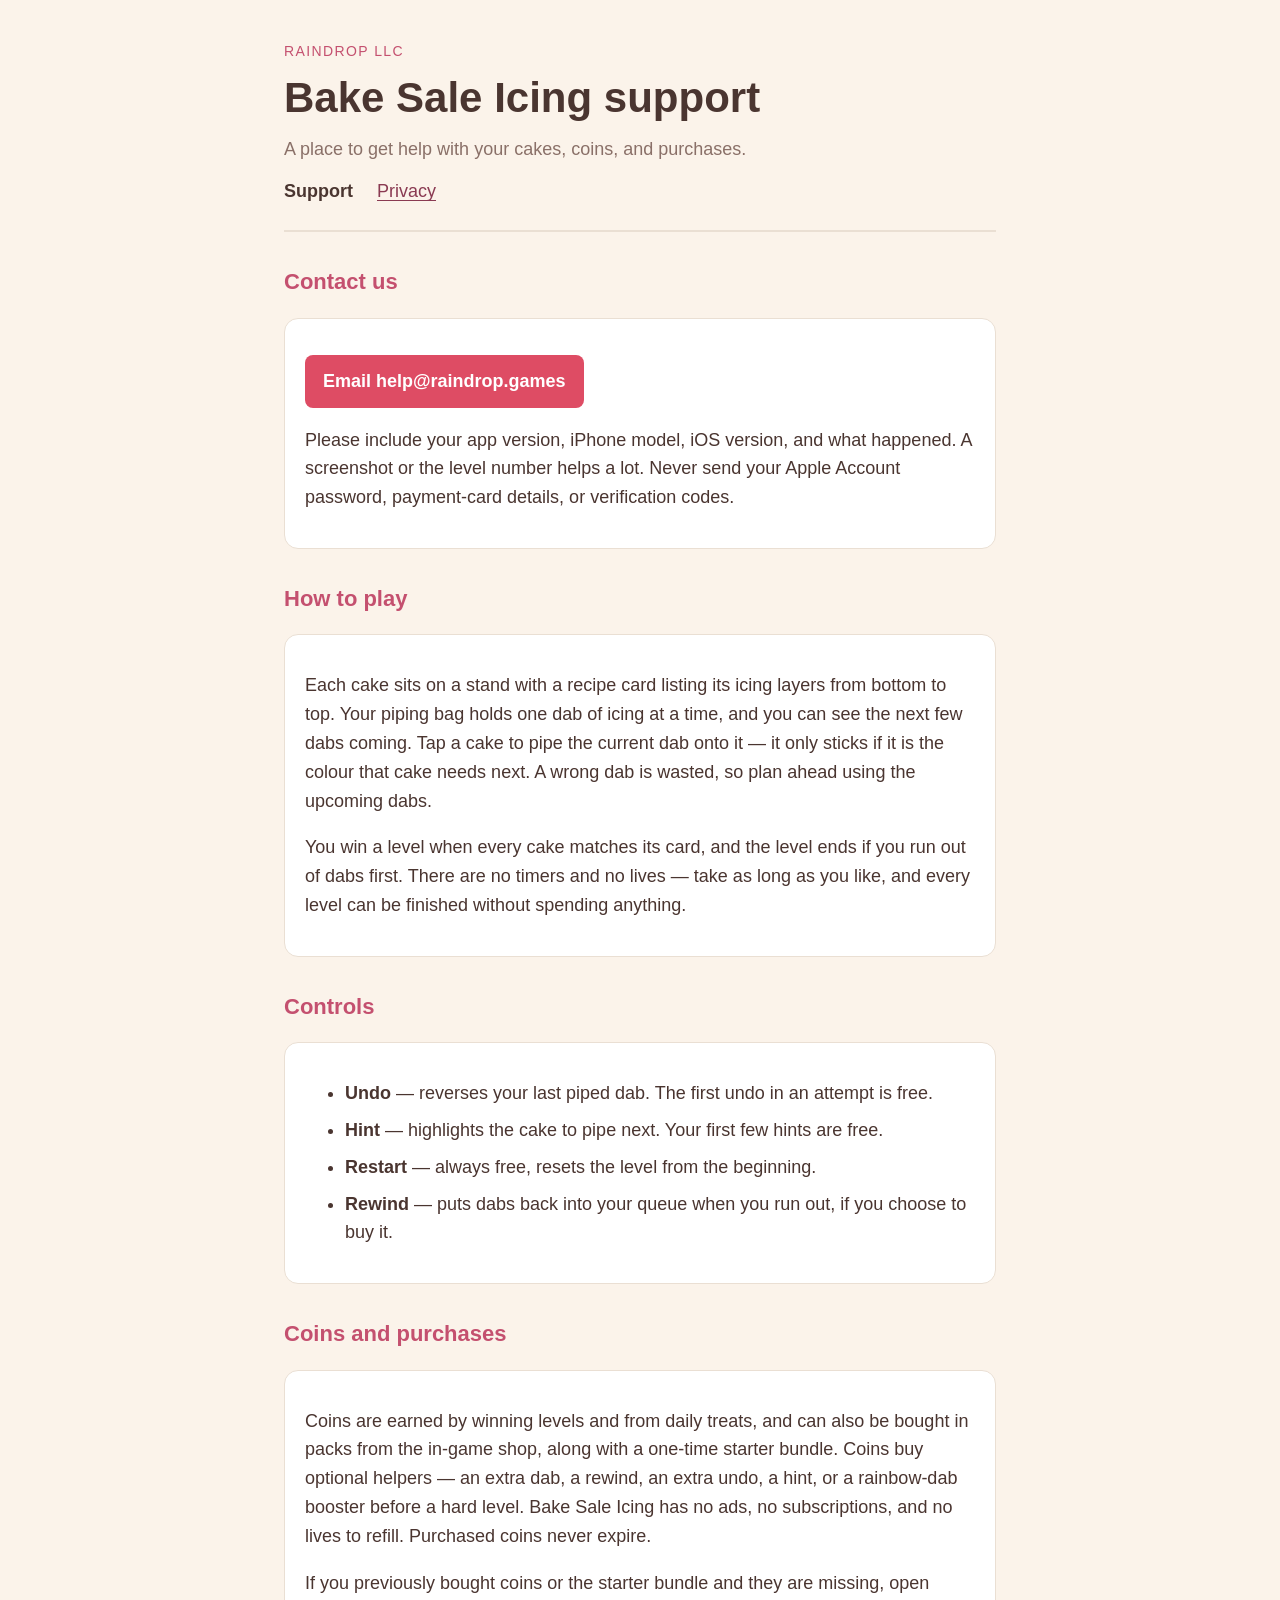
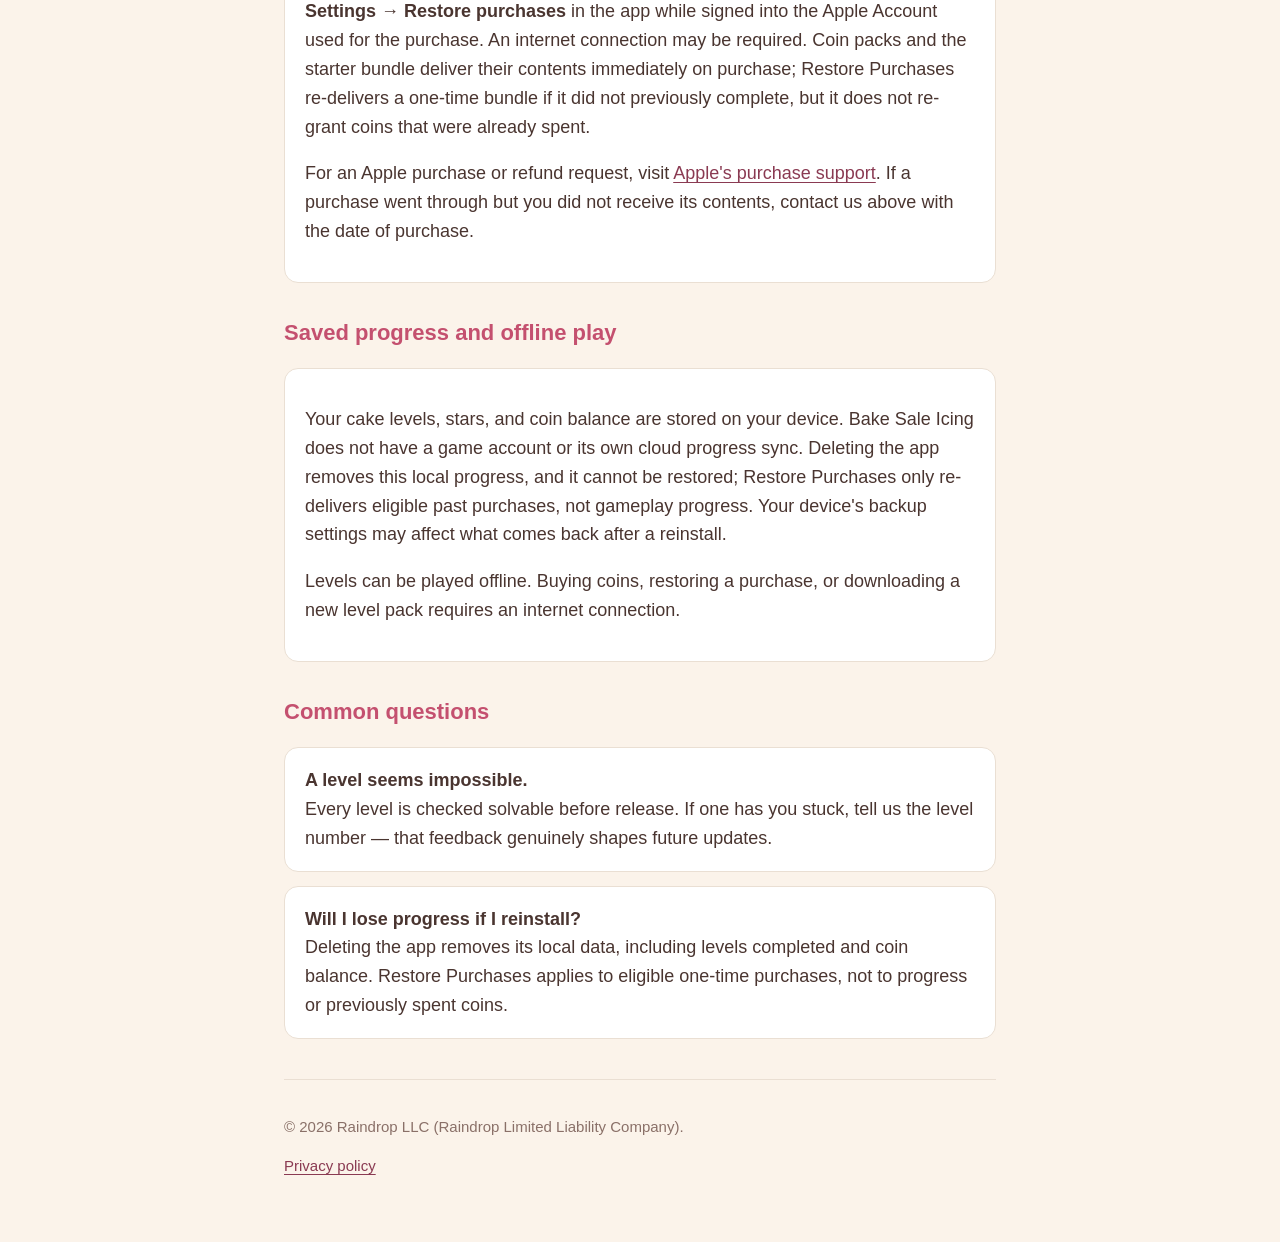
==== index.html @ d37294ec "Bake Sale Icing support, privacy and content pack v1 Co-Authored-By: Claude Opus 5.5 (1M context) <n" ====
<!doctype html><html lang="en"><head><meta charset="utf-8"><meta name="viewport" content="width=device-width,initial-scale=1">
<meta name="description" content="Help and support for Bake Sale Icing by Raindrop LLC.">
<title>Bake Sale Icing — Support</title><link rel="stylesheet" href="style.css"></head><body><main>

<header>
<div class="brand">Raindrop LLC</div>
<h1>Bake Sale Icing support</h1>
<p class="sub">A place to get help with your cakes, coins, and purchases.</p>
<nav aria-label="Site"><a href="index.html" aria-current="page">Support</a><a href="privacy.html">Privacy</a></nav>
</header>

<h2>Contact us</h2>
<div class="card">
<p><a class="contact" href="mailto:help@raindrop.games?subject=Bake%20Sale%20Icing%20support">Email help@raindrop.games</a></p>
<p>Please include your app version, iPhone model, iOS version, and what happened. A screenshot or
the level number helps a lot. Never send your Apple Account password, payment-card details, or
verification codes.</p>
</div>

<h2>How to play</h2>
<div class="card">
<p>Each cake sits on a stand with a recipe card listing its icing layers from bottom to top. Your
piping bag holds one dab of icing at a time, and you can see the next few dabs coming. Tap a cake
to pipe the current dab onto it — it only sticks if it is the colour that cake needs next. A wrong
dab is wasted, so plan ahead using the upcoming dabs.</p>
<p>You win a level when every cake matches its card, and the level ends if you run out of dabs
first. There are no timers and no lives — take as long as you like, and every level can be
finished without spending anything.</p>
</div>

<h2>Controls</h2>
<div class="card">
<ul>
<li><strong>Undo</strong> — reverses your last piped dab. The first undo in an attempt is free.</li>
<li><strong>Hint</strong> — highlights the cake to pipe next. Your first few hints are free.</li>
<li><strong>Restart</strong> — always free, resets the level from the beginning.</li>
<li><strong>Rewind</strong> — puts dabs back into your queue when you run out, if you choose to buy it.</li>
</ul>
</div>

<h2>Coins and purchases</h2>
<div class="card">
<p>Coins are earned by winning levels and from daily treats, and can also be bought in packs from
the in-game shop, along with a one-time starter bundle. Coins buy optional helpers — an extra
dab, a rewind, an extra undo, a hint, or a rainbow-dab booster before a hard level. Bake Sale Icing
has no ads, no subscriptions, and no lives to refill. Purchased coins never expire.</p>
<p>If you previously bought coins or the starter bundle and they are missing, open
<strong>Settings → Restore purchases</strong> in the app while signed into the Apple Account used
for the purchase. An internet connection may be required. Coin packs and the starter bundle
deliver their contents immediately on purchase; Restore Purchases re-delivers a one-time bundle
if it did not previously complete, but it does not re-grant coins that were already spent.</p>
<p>For an Apple purchase or refund request, visit
<a href="https://reportaproblem.apple.com/">Apple's purchase support</a>. If a purchase went
through but you did not receive its contents, contact us above with the date of purchase.</p>
</div>

<h2>Saved progress and offline play</h2>
<div class="card">
<p>Your cake levels, stars, and coin balance are stored on your device. Bake Sale Icing does not
have a game account or its own cloud progress sync. Deleting the app removes this local
progress, and it cannot be restored; Restore Purchases only re-delivers eligible past purchases,
not gameplay progress. Your device's backup settings may affect what comes back after a
reinstall.</p>
<p>Levels can be played offline. Buying coins, restoring a purchase, or downloading a new level
pack requires an internet connection.</p>
</div>

<h2>Common questions</h2>
<div class="card">
<strong>A level seems impossible.</strong><br>
Every level is checked solvable before release. If one has you stuck, tell us the level number —
that feedback genuinely shapes future updates.
</div>
<div class="card">
<strong>Will I lose progress if I reinstall?</strong><br>
Deleting the app removes its local data, including levels completed and coin balance. Restore
Purchases applies to eligible one-time purchases, not to progress or previously spent coins.
</div>

<footer><p>&copy; 2026 Raindrop LLC (Raindrop Limited Liability Company).</p><a href="privacy.html">Privacy policy</a></footer>
</main></body></html>
---- style.css ----
:root{color-scheme:light;--ink:#4A3530;--mut:#8A7068;--paper:#FBF3EA;--accent:#C4506F;--accent-btn:#DE4C64;--gold:#F2B632}
*{box-sizing:border-box}
body{margin:0;background:var(--paper);color:var(--ink);font:18px/1.6 -apple-system,BlinkMacSystemFont,"Segoe UI",Roboto,sans-serif}
main{max-width:760px;margin:auto;padding:40px 24px 64px}
header{border-bottom:2px solid #EADFD3;padding-bottom:24px;margin-bottom:32px}
.brand{font-size:14px;letter-spacing:.1em;text-transform:uppercase;color:var(--accent)}
h1{font-size:clamp(30px,7vw,42px);line-height:1.15;margin:12px 0}
h2{font-size:22px;margin-top:32px;color:var(--accent)}
a{color:#8a3a52;text-underline-offset:3px}
a:focus-visible{outline:3px solid var(--gold);outline-offset:4px}
.card{background:#fff;border:1.5px solid #EADFD3;border-radius:14px;padding:18px 20px;margin:14px 0}
.contact{display:inline-block;background:var(--accent-btn);color:white;padding:12px 18px;border-radius:8px;font-weight:650;text-decoration:none}
.contact:focus-visible,.contact:hover{background:#c43d55}
footer{border-top:1px solid #EADFD3;margin-top:40px;padding-top:20px;font-size:15px;color:var(--mut)}
li{margin:8px 0}
nav{display:flex;gap:24px;flex-wrap:wrap;margin-top:14px}
nav a[aria-current]{color:var(--ink);font-weight:650;text-decoration:none}
small{font-size:14px}
p.sub{color:var(--mut);margin:4px 0 0}
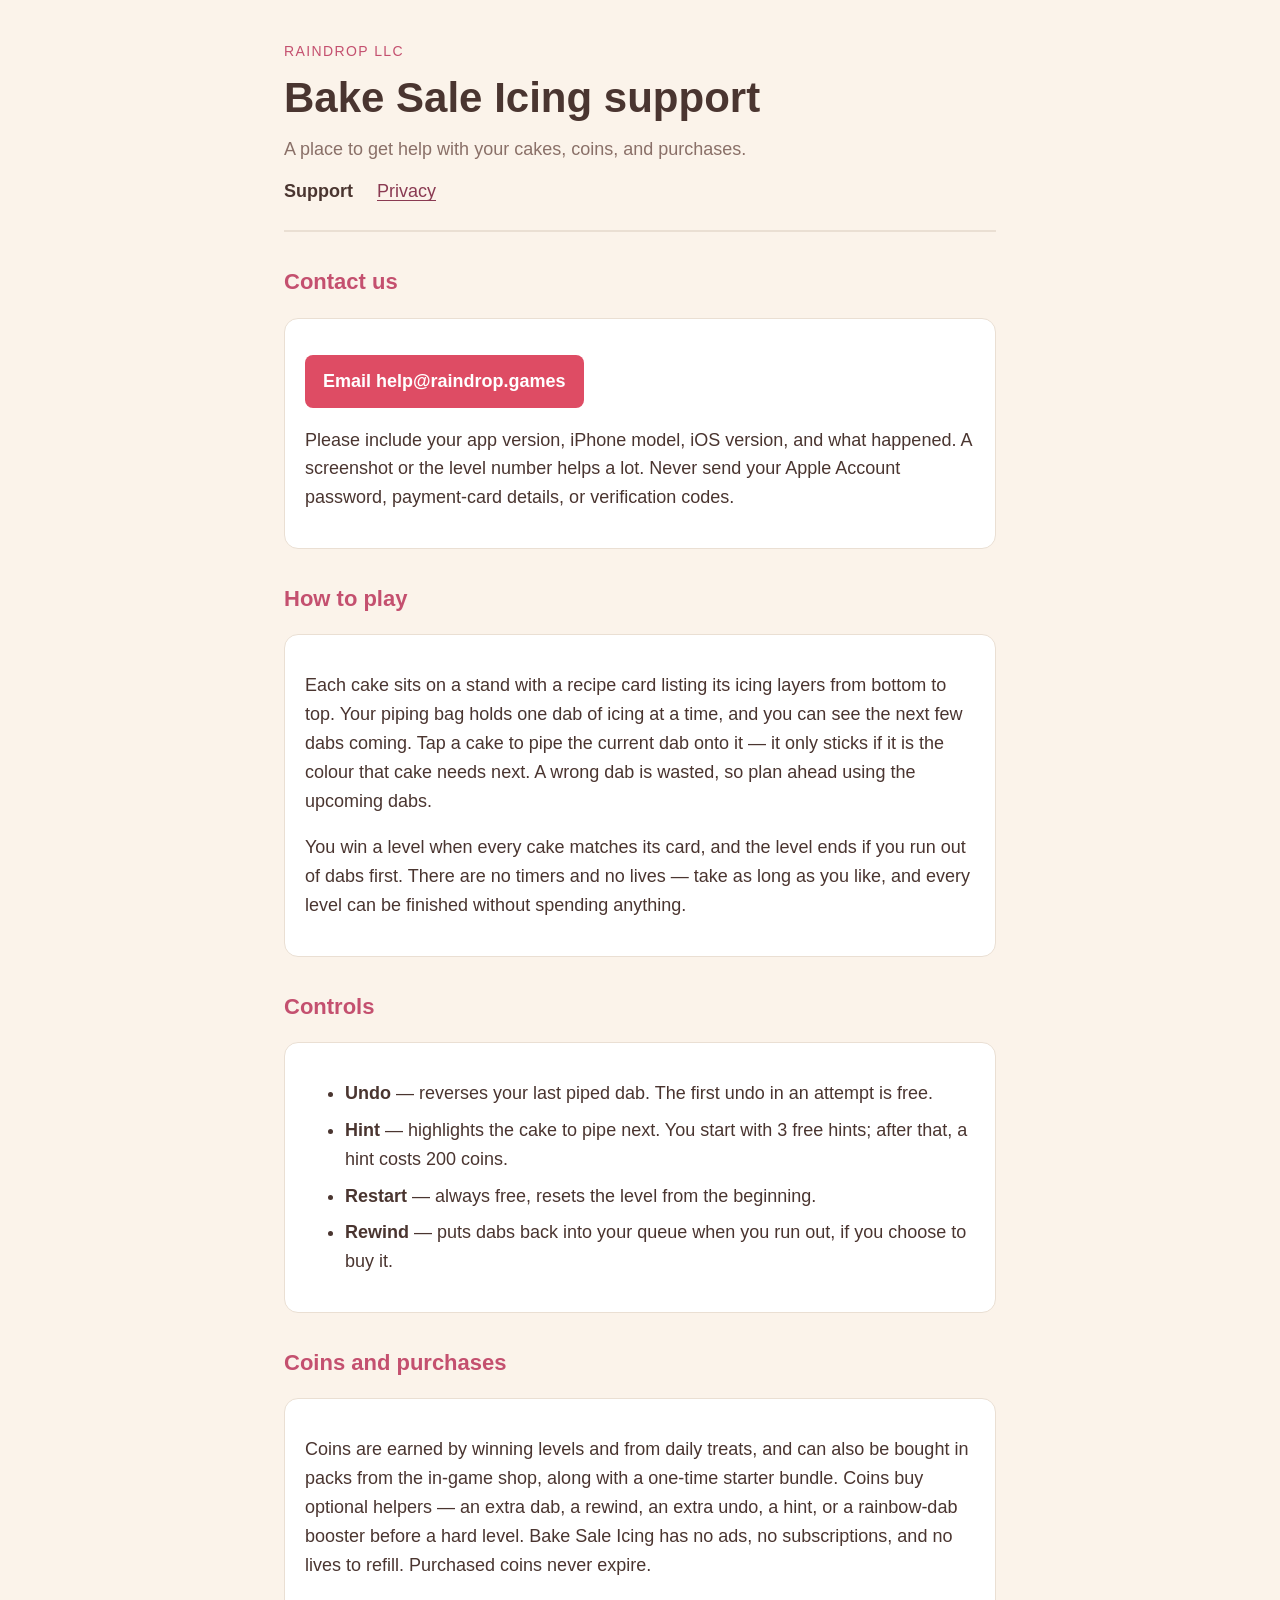
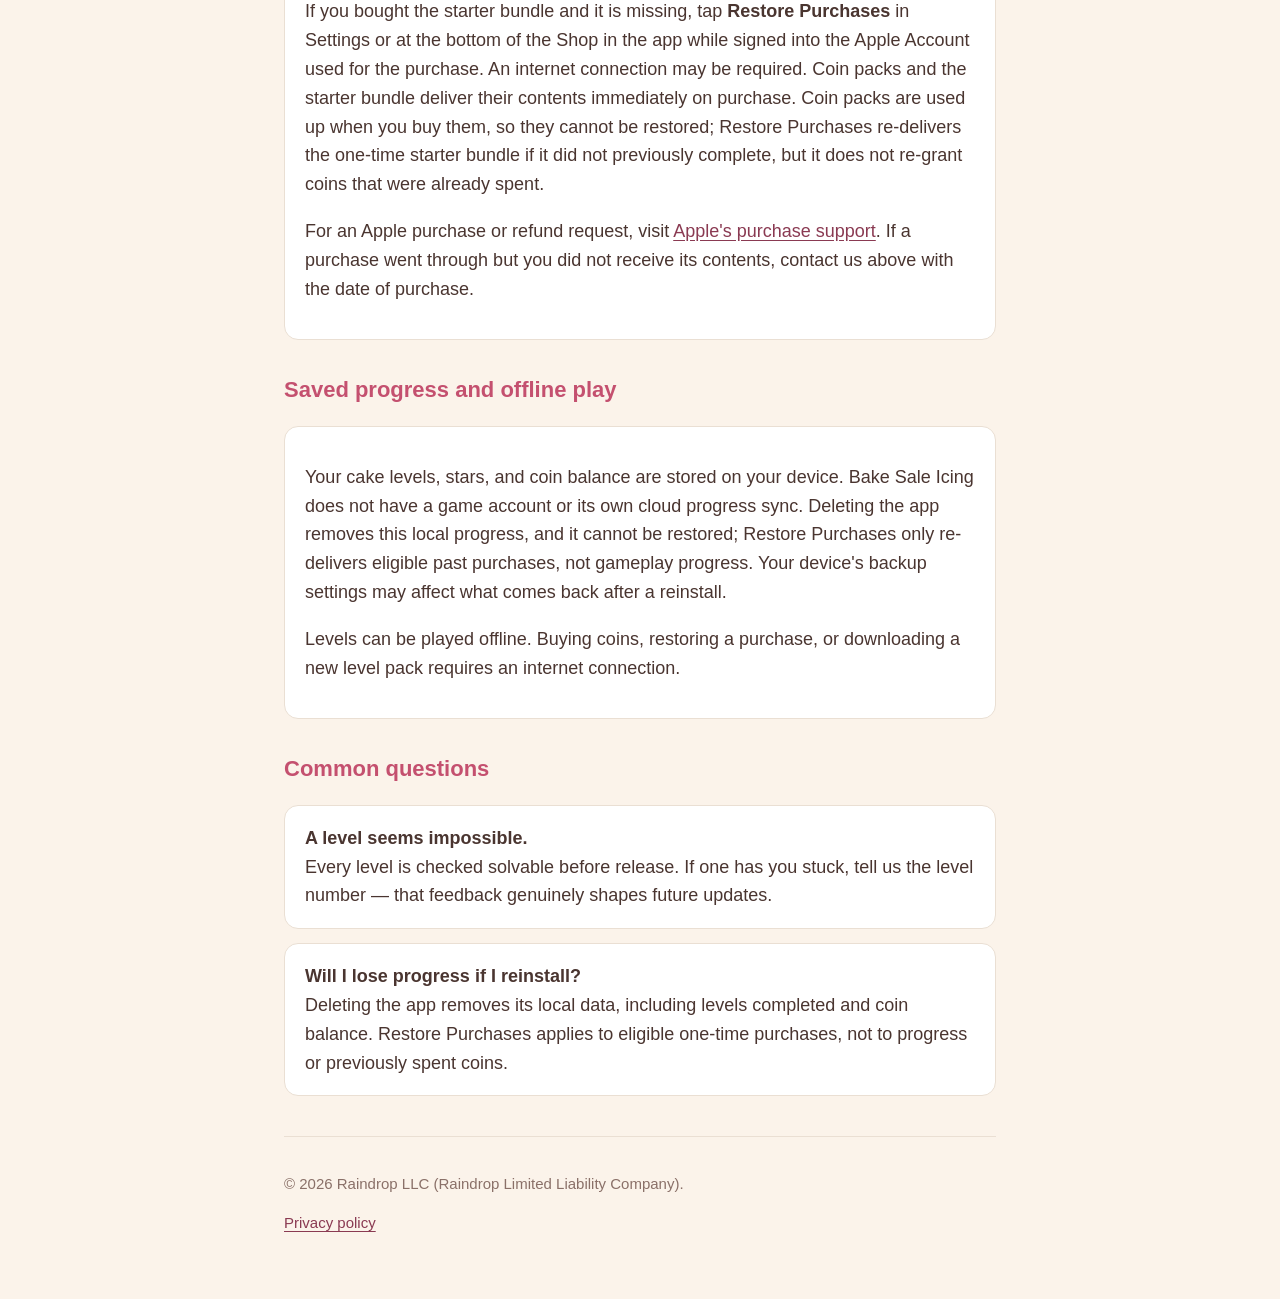
==== commit 61f5f489: "Support and privacy: Restore Purchases location, hint wording, sales reports and app update fetches " ====
--- a/index.html
+++ b/index.html
@@ -32,7 +32,7 @@
 <div class="card">
 <ul>
 <li><strong>Undo</strong> — reverses your last piped dab. The first undo in an attempt is free.</li>
-<li><strong>Hint</strong> — highlights the cake to pipe next. Your first few hints are free.</li>
+<li><strong>Hint</strong> — highlights the cake to pipe next. You start with 3 free hints; after that, a hint costs 200 coins.</li>
 <li><strong>Restart</strong> — always free, resets the level from the beginning.</li>
 <li><strong>Rewind</strong> — puts dabs back into your queue when you run out, if you choose to buy it.</li>
 </ul>
@@ -44,11 +44,12 @@
 the in-game shop, along with a one-time starter bundle. Coins buy optional helpers — an extra
 dab, a rewind, an extra undo, a hint, or a rainbow-dab booster before a hard level. Bake Sale Icing
 has no ads, no subscriptions, and no lives to refill. Purchased coins never expire.</p>
-<p>If you previously bought coins or the starter bundle and they are missing, open
-<strong>Settings → Restore purchases</strong> in the app while signed into the Apple Account used
+<p>If you bought the starter bundle and it is missing, tap <strong>Restore Purchases</strong> in
+Settings or at the bottom of the Shop in the app while signed into the Apple Account used
 for the purchase. An internet connection may be required. Coin packs and the starter bundle
-deliver their contents immediately on purchase; Restore Purchases re-delivers a one-time bundle
-if it did not previously complete, but it does not re-grant coins that were already spent.</p>
+deliver their contents immediately on purchase. Coin packs are used up when you buy them, so they
+cannot be restored; Restore Purchases re-delivers the one-time starter bundle if it did not
+previously complete, but it does not re-grant coins that were already spent.</p>
 <p>For an Apple purchase or refund request, visit
 <a href="https://reportaproblem.apple.com/">Apple's purchase support</a>. If a purchase went
 through but you did not receive its contents, contact us above with the date of purchase.</p>
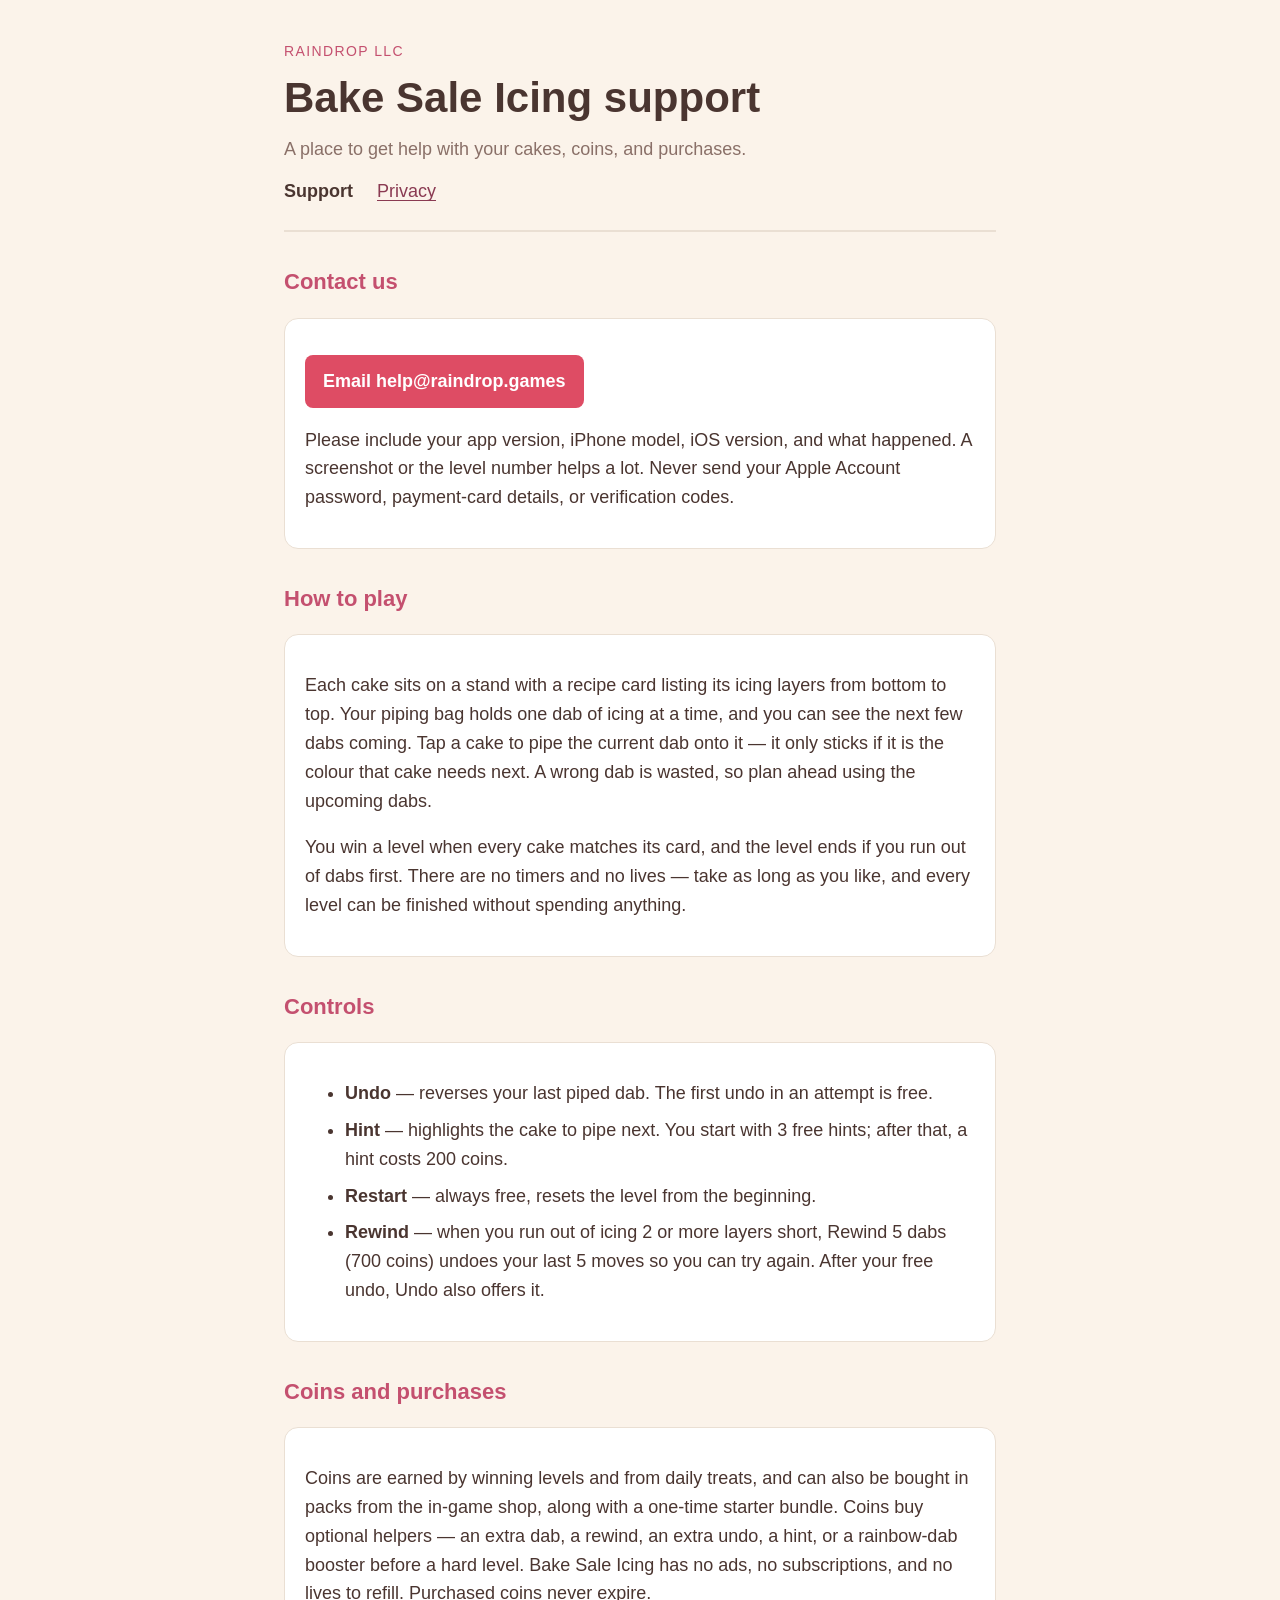
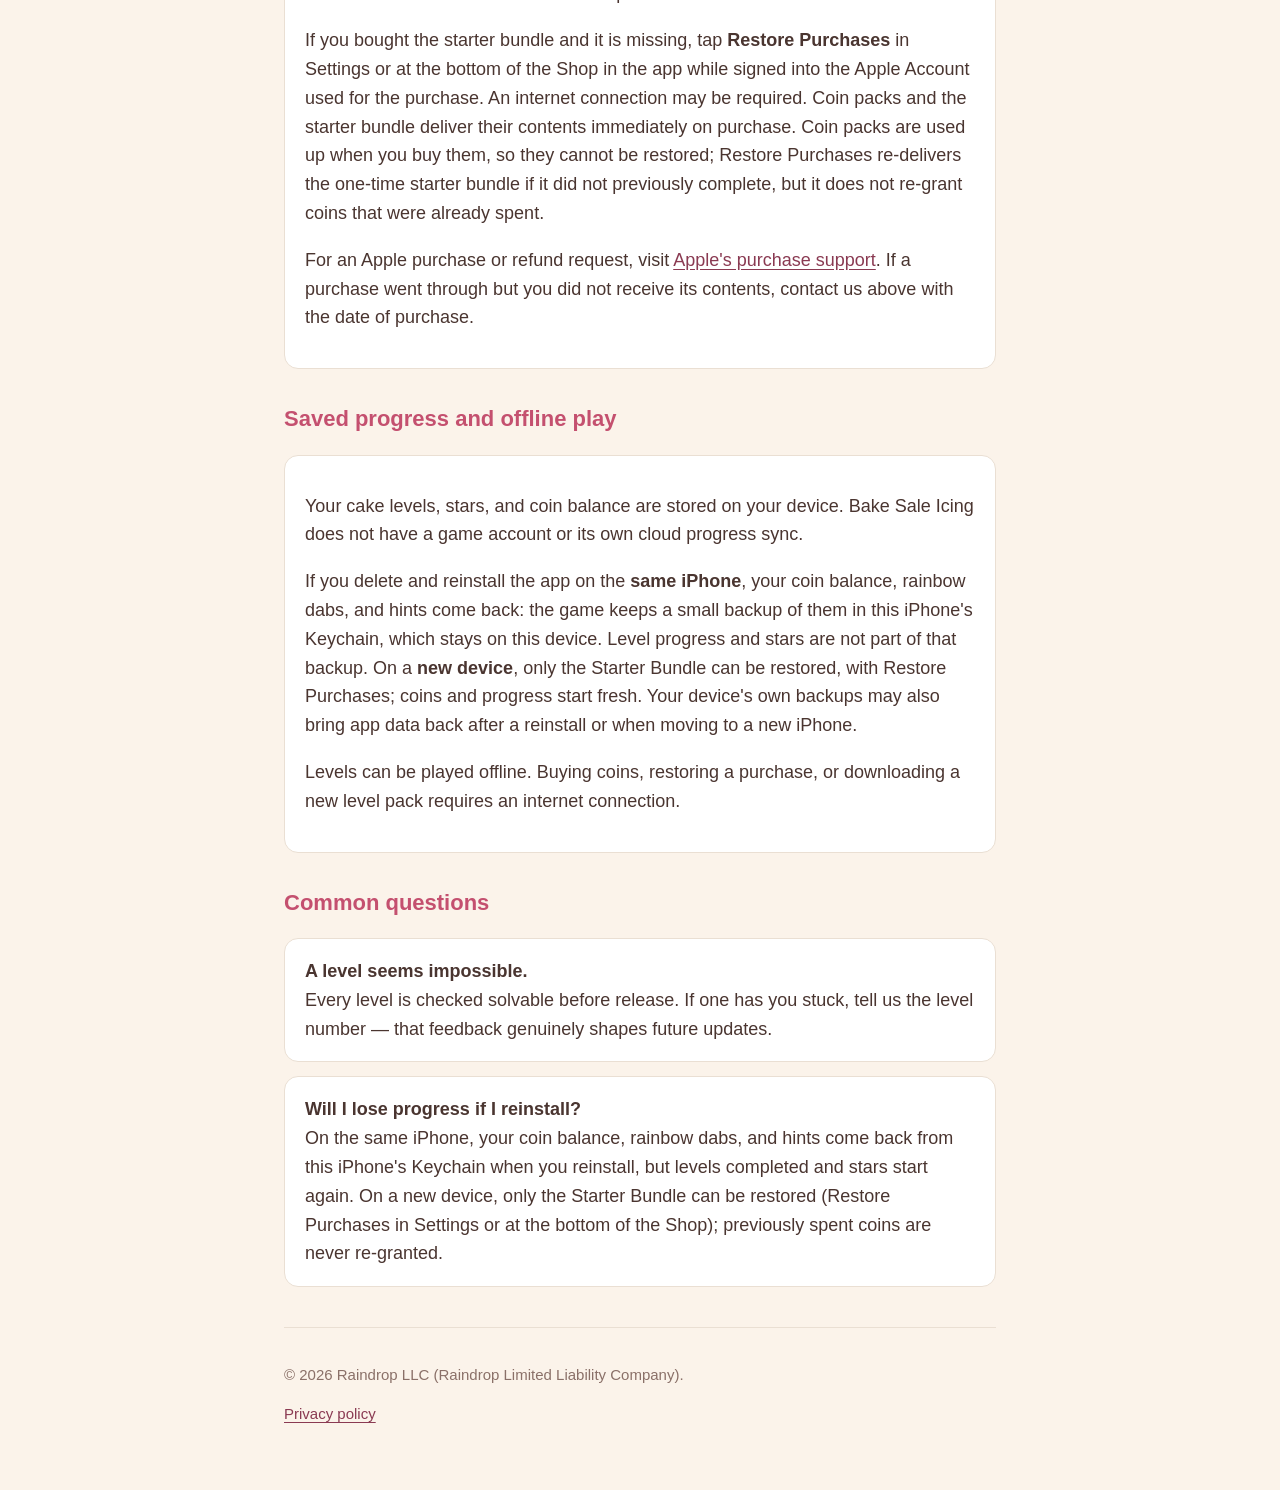
==== commit 54422583: "Support: same-device Keychain restore vs new device, Rewind wording; privacy: define we/us, Keychain" ====
--- a/index.html
+++ b/index.html
@@ -34,7 +34,7 @@
 <li><strong>Undo</strong> — reverses your last piped dab. The first undo in an attempt is free.</li>
 <li><strong>Hint</strong> — highlights the cake to pipe next. You start with 3 free hints; after that, a hint costs 200 coins.</li>
 <li><strong>Restart</strong> — always free, resets the level from the beginning.</li>
-<li><strong>Rewind</strong> — puts dabs back into your queue when you run out, if you choose to buy it.</li>
+<li><strong>Rewind</strong> — when you run out of icing 2 or more layers short, Rewind 5 dabs (700 coins) undoes your last 5 moves so you can try again. After your free undo, Undo also offers it.</li>
 </ul>
 </div>
 
@@ -58,10 +58,13 @@
 <h2>Saved progress and offline play</h2>
 <div class="card">
 <p>Your cake levels, stars, and coin balance are stored on your device. Bake Sale Icing does not
-have a game account or its own cloud progress sync. Deleting the app removes this local
-progress, and it cannot be restored; Restore Purchases only re-delivers eligible past purchases,
-not gameplay progress. Your device's backup settings may affect what comes back after a
-reinstall.</p>
+have a game account or its own cloud progress sync.</p>
+<p>If you delete and reinstall the app on the <strong>same iPhone</strong>, your coin balance,
+rainbow dabs, and hints come back: the game keeps a small backup of them in this iPhone's Keychain,
+which stays on this device. Level progress and stars are not part of that backup. On a
+<strong>new device</strong>, only the Starter Bundle can be restored, with Restore Purchases; coins
+and progress start fresh. Your
+device's own backups may also bring app data back after a reinstall or when moving to a new iPhone.</p>
 <p>Levels can be played offline. Buying coins, restoring a purchase, or downloading a new level
 pack requires an internet connection.</p>
 </div>
@@ -74,8 +77,9 @@
 </div>
 <div class="card">
 <strong>Will I lose progress if I reinstall?</strong><br>
-Deleting the app removes its local data, including levels completed and coin balance. Restore
-Purchases applies to eligible one-time purchases, not to progress or previously spent coins.
+On the same iPhone, your coin balance, rainbow dabs, and hints come back from this iPhone's
+Keychain when you reinstall, but levels completed and stars start again. On a new device, only the Starter Bundle can be restored (Restore Purchases in
+Settings or at the bottom of the Shop); previously spent coins are never re-granted.
 </div>
 
 <footer><p>&copy; 2026 Raindrop LLC (Raindrop Limited Liability Company).</p><a href="privacy.html">Privacy policy</a></footer>
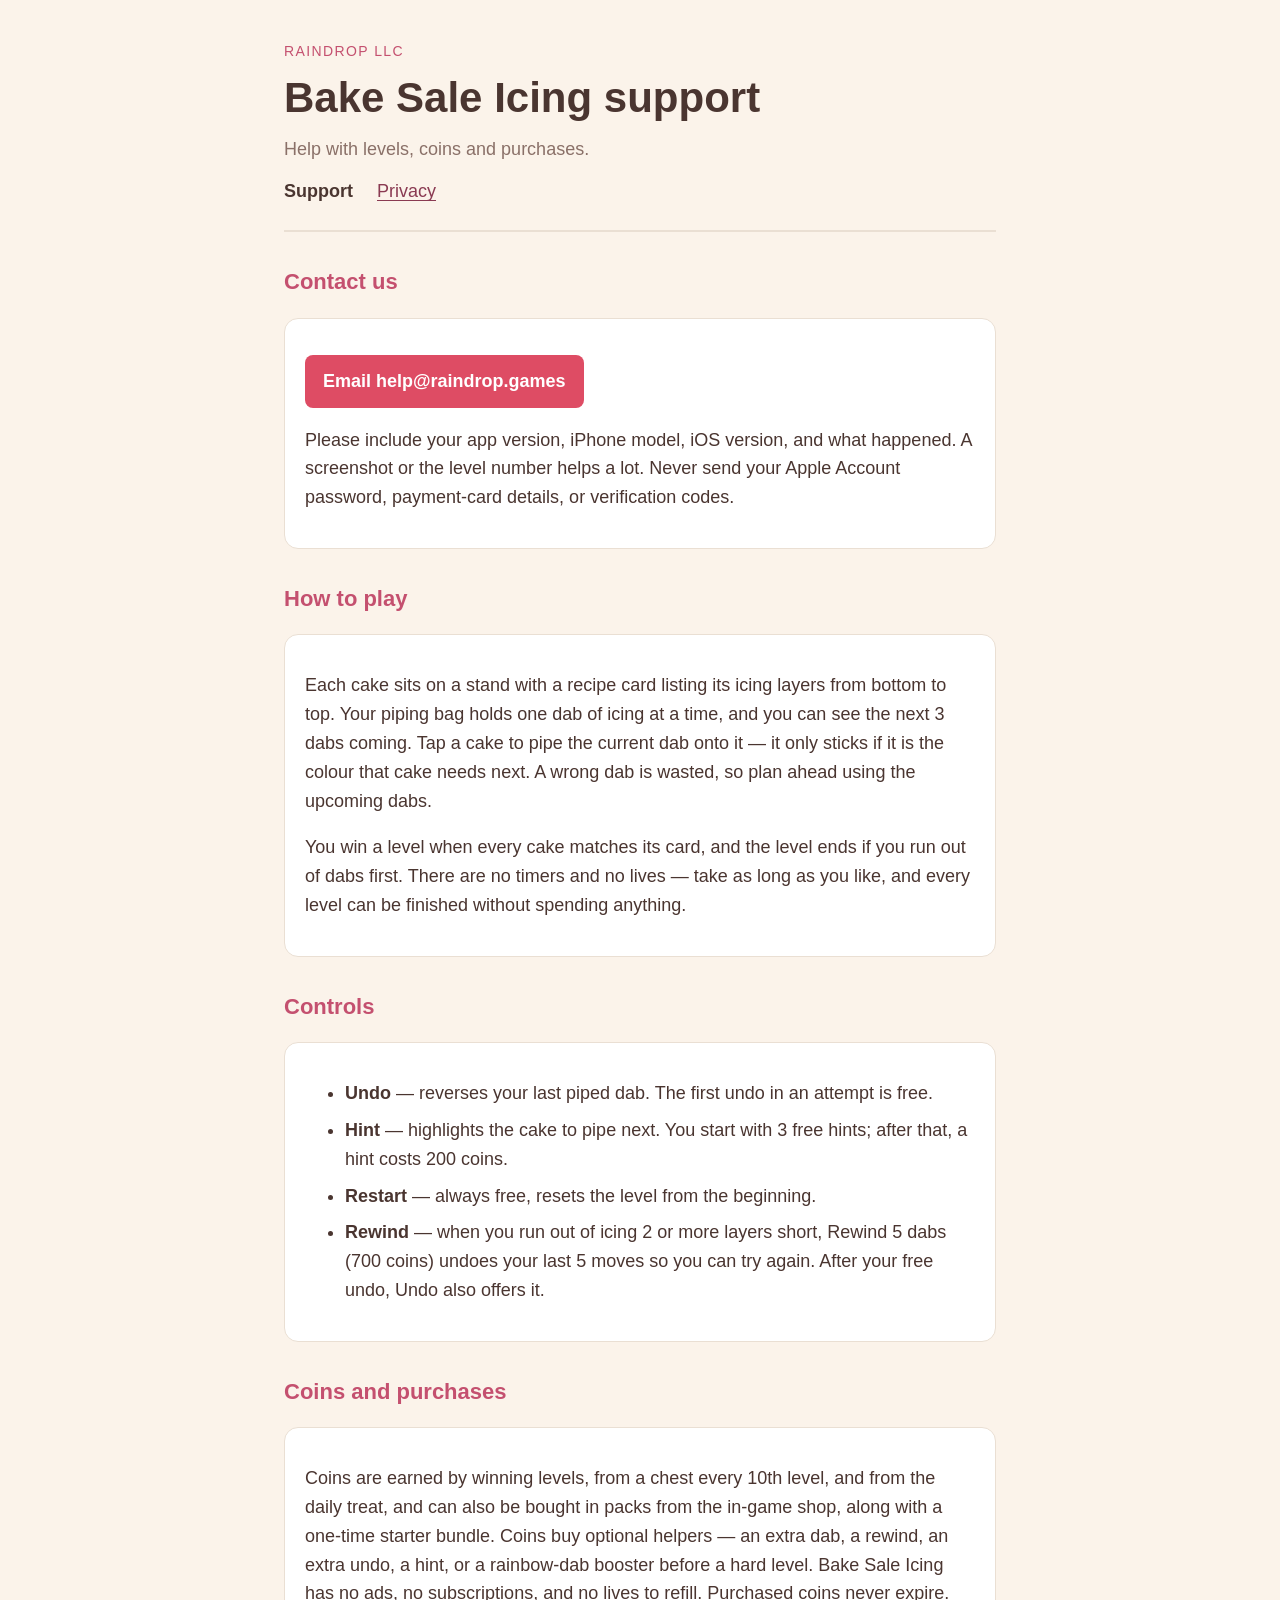
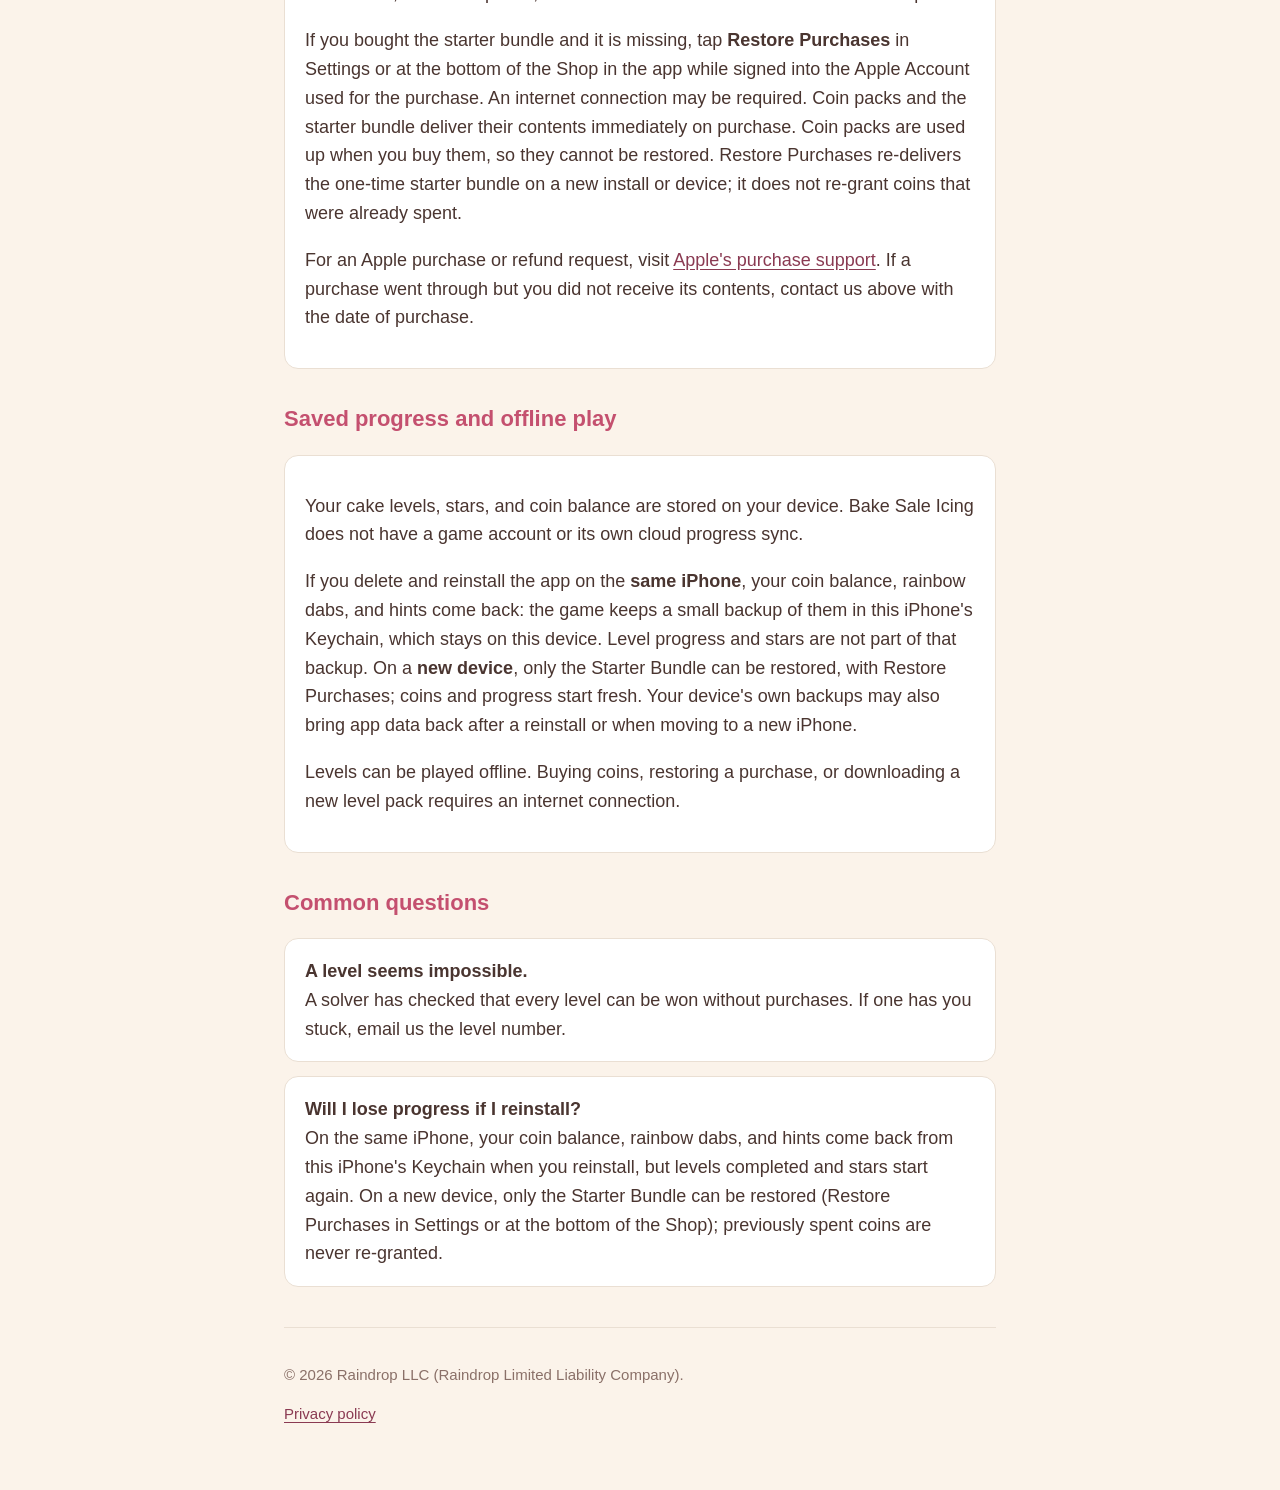
==== commit 768b92ac: "Support page: plain wording, exact counts, clearer restore sentence (R2) Co-Authored-By: Claude Opus" ====
--- a/index.html
+++ b/index.html
@@ -5,7 +5,7 @@
 <header>
 <div class="brand">Raindrop LLC</div>
 <h1>Bake Sale Icing support</h1>
-<p class="sub">A place to get help with your cakes, coins, and purchases.</p>
+<p class="sub">Help with levels, coins and purchases.</p>
 <nav aria-label="Site"><a href="index.html" aria-current="page">Support</a><a href="privacy.html">Privacy</a></nav>
 </header>
 
@@ -20,7 +20,7 @@
 <h2>How to play</h2>
 <div class="card">
 <p>Each cake sits on a stand with a recipe card listing its icing layers from bottom to top. Your
-piping bag holds one dab of icing at a time, and you can see the next few dabs coming. Tap a cake
+piping bag holds one dab of icing at a time, and you can see the next 3 dabs coming. Tap a cake
 to pipe the current dab onto it — it only sticks if it is the colour that cake needs next. A wrong
 dab is wasted, so plan ahead using the upcoming dabs.</p>
 <p>You win a level when every cake matches its card, and the level ends if you run out of dabs
@@ -40,7 +40,7 @@
 
 <h2>Coins and purchases</h2>
 <div class="card">
-<p>Coins are earned by winning levels and from daily treats, and can also be bought in packs from
+<p>Coins are earned by winning levels, from a chest every 10th level, and from the daily treat, and can also be bought in packs from
 the in-game shop, along with a one-time starter bundle. Coins buy optional helpers — an extra
 dab, a rewind, an extra undo, a hint, or a rainbow-dab booster before a hard level. Bake Sale Icing
 has no ads, no subscriptions, and no lives to refill. Purchased coins never expire.</p>
@@ -48,8 +48,8 @@
 Settings or at the bottom of the Shop in the app while signed into the Apple Account used
 for the purchase. An internet connection may be required. Coin packs and the starter bundle
 deliver their contents immediately on purchase. Coin packs are used up when you buy them, so they
-cannot be restored; Restore Purchases re-delivers the one-time starter bundle if it did not
-previously complete, but it does not re-grant coins that were already spent.</p>
+cannot be restored. Restore Purchases re-delivers the one-time starter bundle on a new install or
+device; it does not re-grant coins that were already spent.</p>
 <p>For an Apple purchase or refund request, visit
 <a href="https://reportaproblem.apple.com/">Apple's purchase support</a>. If a purchase went
 through but you did not receive its contents, contact us above with the date of purchase.</p>
@@ -72,8 +72,8 @@
 <h2>Common questions</h2>
 <div class="card">
 <strong>A level seems impossible.</strong><br>
-Every level is checked solvable before release. If one has you stuck, tell us the level number —
-that feedback genuinely shapes future updates.
+A solver has checked that every level can be won without purchases. If one has you stuck, email us
+the level number.
 </div>
 <div class="card">
 <strong>Will I lose progress if I reinstall?</strong><br>
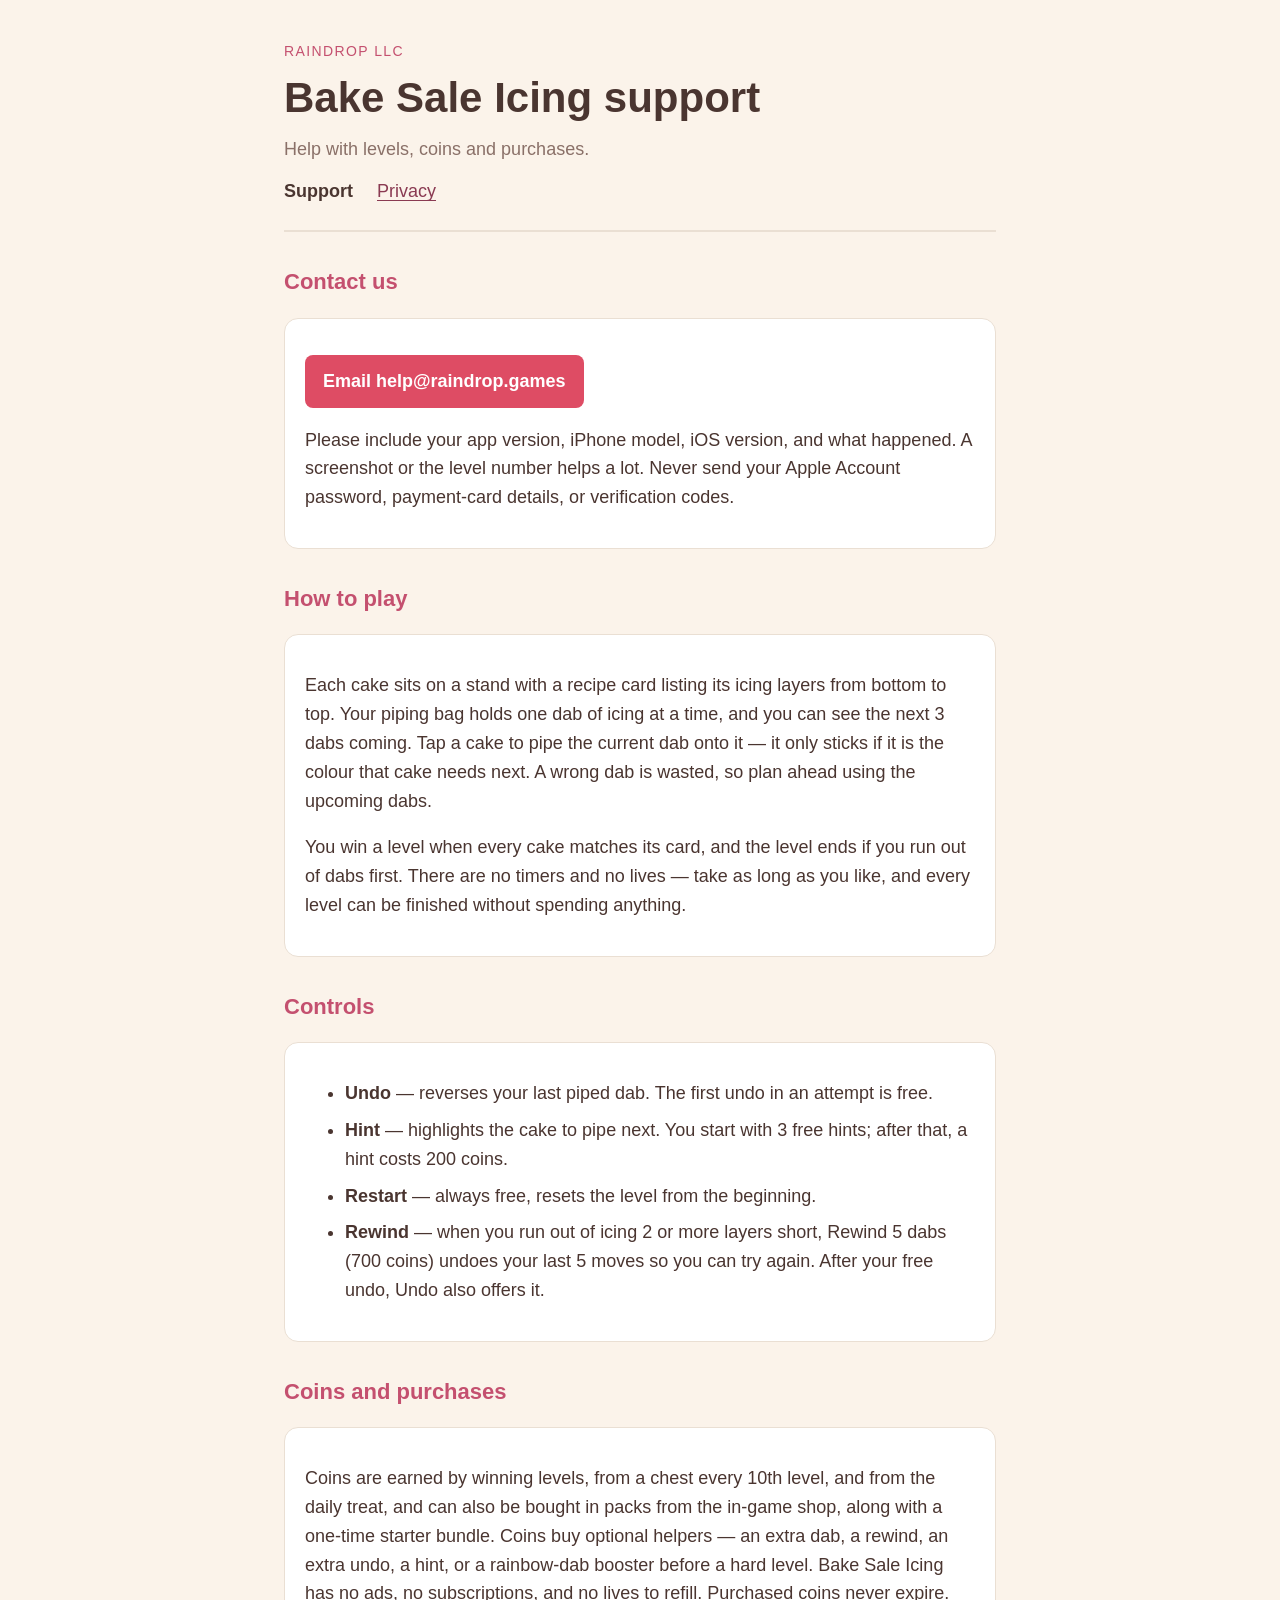
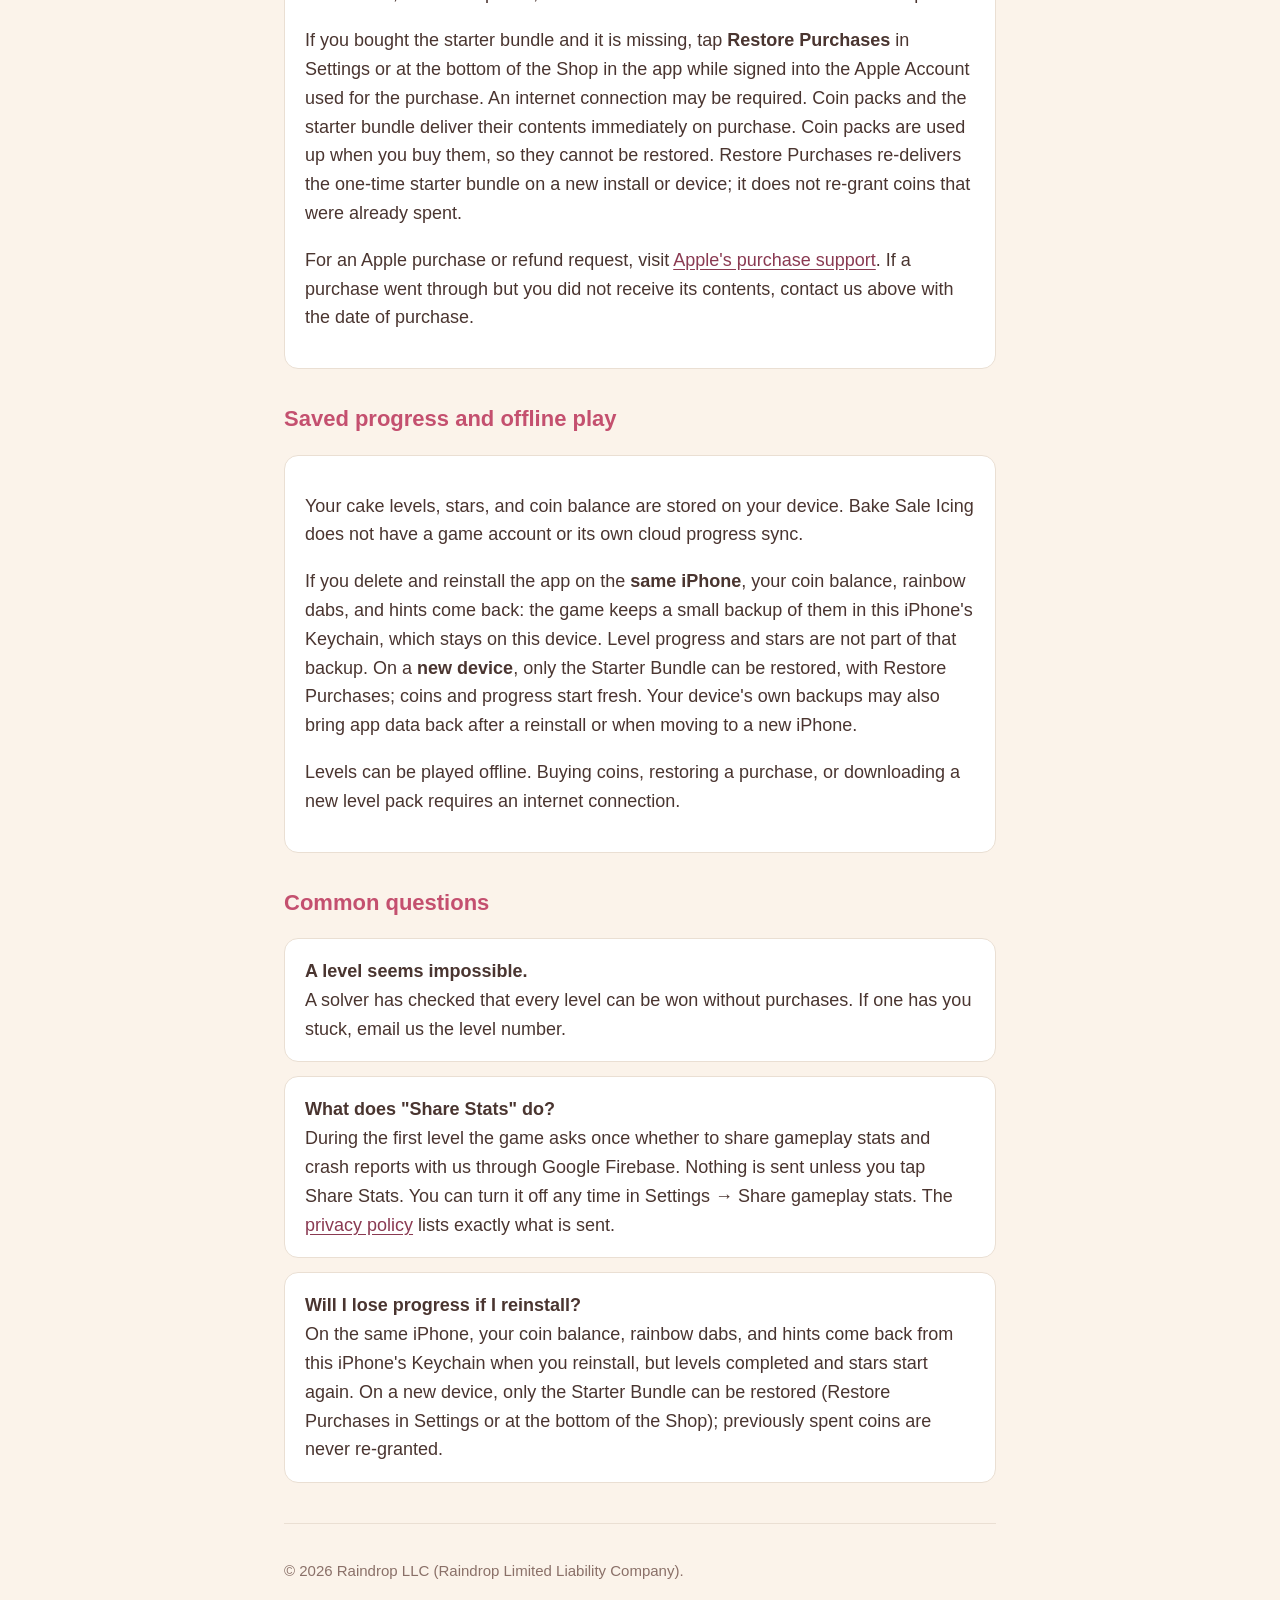
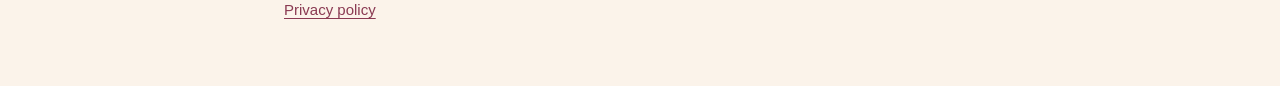
==== commit 97ae4cd1: "Privacy: Google Firebase (Analytics, Crashlytics, Remote Config) only after Share Stats, retention, " ====
--- a/index.html
+++ b/index.html
@@ -76,6 +76,12 @@
 the level number.
 </div>
 <div class="card">
+<strong>What does "Share Stats" do?</strong><br>
+During the first level the game asks once whether to share gameplay stats and crash reports with us
+through Google Firebase. Nothing is sent unless you tap Share Stats. You can turn it off any time in
+Settings → Share gameplay stats. The <a href="privacy.html">privacy policy</a> lists exactly what is sent.
+</div>
+<div class="card">
 <strong>Will I lose progress if I reinstall?</strong><br>
 On the same iPhone, your coin balance, rainbow dabs, and hints come back from this iPhone's
 Keychain when you reinstall, but levels completed and stars start again. On a new device, only the Starter Bundle can be restored (Restore Purchases in
